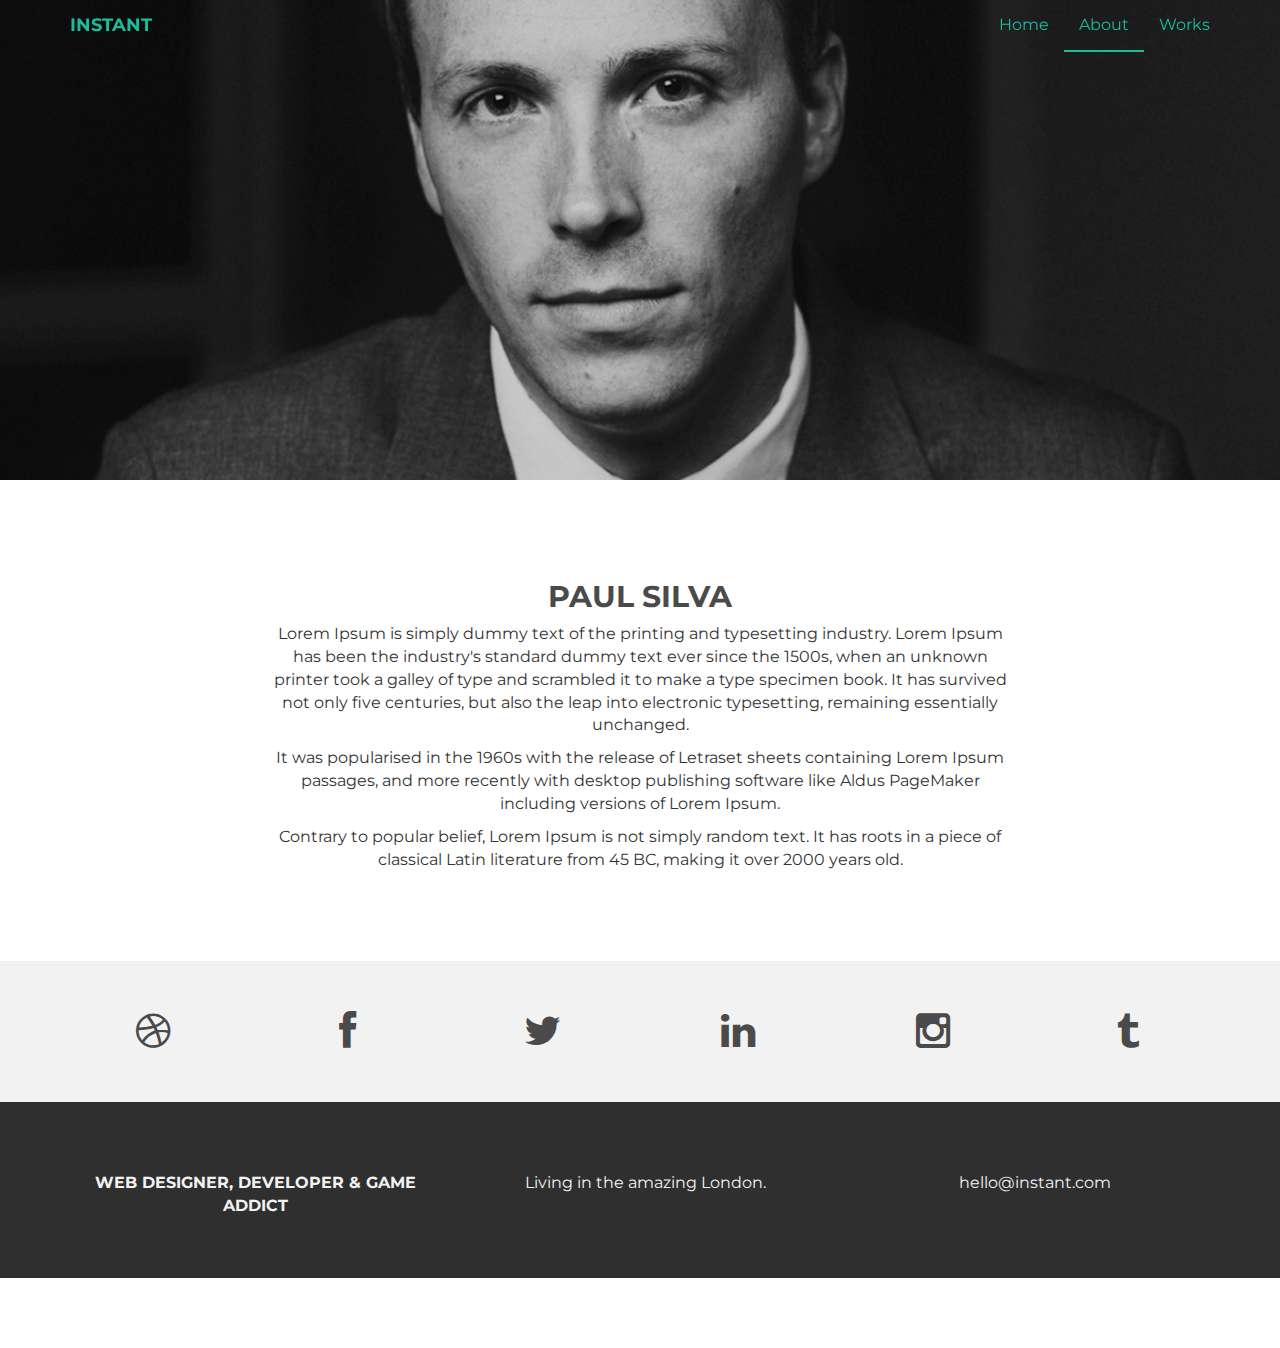
==== about.html @ b00800c3 "put the files in the right place" ====
<!DOCTYPE html>
<html lang="en">
  <head>
    <meta charset="utf-8">
    <meta http-equiv="X-UA-Compatible" content="IE=edge">
    <meta name="viewport" content="width=device-width, initial-scale=1">
    <meta name="description" content="">
    <meta name="author" content="">
    <link rel="shortcut icon" href="assets/ico/favicon.ico">

    <title>INSTANT - Bootstrap Theme</title>

    <!-- Bootstrap core CSS -->
    <link href="assets/css/bootstrap.css" rel="stylesheet">

    <!-- Custom styles for this template -->
    <link href="assets/css/style.css" rel="stylesheet">
    <link href="assets/css/font-awesome.min.css" rel="stylesheet">

    <!-- Just for debugging purposes. Don't actually copy this line! -->
    <!--[if lt IE 9]><script src="../../assets/js/ie8-responsive-file-warning.js"></script><![endif]-->

    <!-- HTML5 shim and Respond.js IE8 support of HTML5 elements and media queries -->
    <!--[if lt IE 9]>
      <script src="https://oss.maxcdn.com/libs/html5shiv/3.7.0/html5shiv.js"></script>
      <script src="https://oss.maxcdn.com/libs/respond.js/1.4.2/respond.min.js"></script>
    <![endif]-->
  </head>

  <body>

    <!-- Static navbar -->
    <div class="navbar navbar-default navbar-fixed-top" role="navigation">
      <div class="container">
        <div class="navbar-header">
          <button type="button" class="navbar-toggle" data-toggle="collapse" data-target=".navbar-collapse">
            <span class="sr-only">Toggle navigation</span>
            <span class="icon-bar"></span>
            <span class="icon-bar"></span>
            <span class="icon-bar"></span>
          </button>
          <a class="navbar-brand" href="index.html">INSTANT</a>
        </div>
        <div class="navbar-collapse collapse">
          <ul class="nav navbar-nav navbar-right">
            <li><a href="index.html">Home</a></li>
            <li class="active"><a href="about.html">About</a></li>
            <li><a href="index.html#works">Works</a></li>
          </ul>
        </div><!--/.nav-collapse -->
      </div>
    </div>


	<div id="aboutwrap">
	    <div class="container">
			<div class="row">
				<div class="col-lg-6 col-lg-offset-3">
				</div>
			</div><! --/row -->
	    </div> <!-- /container -->
	</div><! --/aboutwrap -->
	
	<div class="container">
		<div class="row centered mt mb">
			<div class="col-lg-8 col-lg-offset-2">
				<h2>PAUL SILVA</h2>
				<p>Lorem Ipsum is simply dummy text of the printing and typesetting industry. Lorem Ipsum has been the industry's standard dummy text ever since the 1500s, when an unknown printer took a galley of type and scrambled it to make a type specimen book. It has survived not only five centuries, but also the leap into electronic typesetting, remaining essentially unchanged.</p>
				<p>It was popularised in the 1960s with the release of Letraset sheets containing Lorem Ipsum passages, and more recently with desktop publishing software like Aldus PageMaker including versions of Lorem Ipsum.</p>
				<p>Contrary to popular belief, Lorem Ipsum is not simply random text. It has roots in a piece of classical Latin literature from 45 BC, making it over 2000 years old.</p>
			</div>

		</div><! --/row -->
	</div><! --/container -->
	
	<div id="social">
		<div class="container">
			<div class="row centered">
				<div class="col-lg-2">
					<a href="#"><i class="fa fa-dribbble"></i></a>
				</div>
				<div class="col-lg-2">
					<a href="#"><i class="fa fa-facebook"></i></a>
				</div>
				<div class="col-lg-2">
					<a href="#"><i class="fa fa-twitter"></i></a>
				</div>
				<div class="col-lg-2">
					<a href="#"><i class="fa fa-linkedin"></i></a>
				</div>
				<div class="col-lg-2">
					<a href="#"><i class="fa fa-instagram"></i></a>
				</div>
				<div class="col-lg-2">
					<a href="#"><i class="fa fa-tumblr"></i></a>
				</div>
			
			</div><! --/row -->
		</div><! --/container -->
	</div><! --/social -->

	<div id="footerwrap">
		<div class="container">
			<div class="row centered">
				<div class="col-lg-4">
					<p><b>WEB DESIGNER, DEVELOPER & GAME ADDICT</b></p>
				</div>
			
				<div class="col-lg-4">
					<p>Living in the amazing London.</p>
				</div>
				<div class="col-lg-4">
					<p>hello@instant.com</p>
				</div>
			
			</div>
		
		</div>
	</div><! --/footerwrap -->
	


    <!-- Bootstrap core JavaScript
    ================================================== -->
    <!-- Placed at the end of the document so the pages load faster -->
    <script src="https://ajax.googleapis.com/ajax/libs/jquery/1.11.0/jquery.min.js"></script>
    <script src="assets/js/bootstrap.min.js"></script>
  </body>
</html>
---- assets/css/style.css ----
/*
 * Author: Carlos Alvarez
 * URL: http://Alvarez.is
 *
 * Project Name: NYC Design
 * Version: 1.0
 * Date: 04-20-2014
 * URL: 
 */


/* ==========================================================================
   Base Styles, Bootstrap Modifications & Fonts Import
   ========================================================================== */

@import url(http://fonts.googleapis.com/css?family=Montserrat:400,700);


::-moz-selection {
    background: #f2c2c9;
    color: #a4003a;
    text-shadow: none;
}

::selection {
    background: #16a085;
    color: #a4003a;
    text-shadow: none;
}

/*
 * A better looking default horizontal rule
 */

 hr {
    display: block;
    height: 1px;
    border: 0;
    border-top: 1px solid #ccc;
    margin: 1em 0;
    padding: 0;
}

.centered {
	text-align: center
}

.mt {
	margin-top: 80px;
}

.mb {
	margin-bottom: 80px;
}

/* ==========================================================================
   General styles
   ========================================================================== */


body {
    font-family: 'Montserrat', sans-serif;
    font-weight: 400;
    font-size: 16px;

    -webkit-font-smoothing: antialiased;
    -webkit-overflow-scrolling: touch;
}

h1, h2, h3, h4, h5, h6 {
	font-weight: 700;
    color: #4a4a4a;
}


.navbar-brand {
	font-weight: 700;
}

.navbar-default .navbar-brand {
	color: #1abc9c;
}

.navbar-default {
	background-color: transparent;
	border-color: transparent;
}

.navbar-default .navbar-nav > .active > a, .navbar-default .navbar-nav > .active > a:hover, .navbar-default .navbar-nav > .active > a:focus {
	color: #1abc9c;
	background-color: transparent;
	border-bottom: 2px solid #1abc9c
}

.navbar-default .navbar-nav > li > a {
	color: #1abc9c;
}

/* ==========================================================================
   Wrap Sections
   ========================================================================== */

#headerwrap {
	background: url(../img/back.jpg) no-repeat center top;
	margin-top: -70px;
	padding-top: 250px;
	text-align:center;
	background-attachment: relative;
	background-position: center center;
	min-height: 650px;
	width: 100%;
	
    -webkit-background-size: 100%;
    -moz-background-size: 100%;
    -o-background-size: 100%;
    background-size: 100%;

    -webkit-background-size: cover;
    -moz-background-size: cover;
    -o-background-size: cover;
    background-size: cover;
}

#headerwrap h1 {
	color:#ffffff;
	padding-top: 10px;
	padding-bottom: 20px;
	letter-spacing: 4px;
	font-size: 80px;
	font-weight: bold;
}

#headerwrap h4 {
	font-weight: 400;
	color: #ffffff
}

#social {
	padding-top: 50px;
	padding-bottom: 50px;
	background-color: #f2f2f2;
}

#social i {
	font-size: 40px;
	color: #4a4a4a
}

#social i:hover {
	color: #1abc9c
}

#footerwrap {
	padding-top: 70px;
	padding-bottom: 50px;
	background-color: #2f2f2f;
}

#footerwrap p {
	color: #f2f2f2;
	margin-left: 10px;
}

#workwrap {	
	background: url(../img/work.jpg) no-repeat center top;
	margin-top: -70px;
	padding-top: 250px;
	text-align:center;
	background-attachment: relative;
	background-position: center center;
	min-height: 650px;
	width: 100%;
	
    -webkit-background-size: 100%;
    -moz-background-size: 100%;
    -o-background-size: 100%;
    background-size: 100%;

    -webkit-background-size: cover;
    -moz-background-size: cover;
    -o-background-size: cover;
    background-size: cover;
}

#workwrap h1 {
	color:#ffffff;
	padding-top: 10px;
	padding-bottom: 20px;
	letter-spacing: 4px;
	font-size: 80px;
	font-weight: bold;
}

#workwrap h4 {
	font-weight: 400;
	color: #ffffff
}

#aboutwrap {	
	background: url(../img/about.jpg) no-repeat center top;
	margin-top: -70px;
	padding-top: 250px;
	text-align:center;
	background-attachment: relative;
	background-position: center center;
	min-height: 550px;
	width: 100%;
	
    -webkit-background-size: 100%;
    -moz-background-size: 100%;
    -o-background-size: 100%;
    background-size: 100%;

    -webkit-background-size: cover;
    -moz-background-size: cover;
    -o-background-size: cover;
    background-size: cover;
}




/* Gallery */
.gallery {
	margin-top: 30px;
}

.gallery img:hover {
	opacity: 0.4;
}
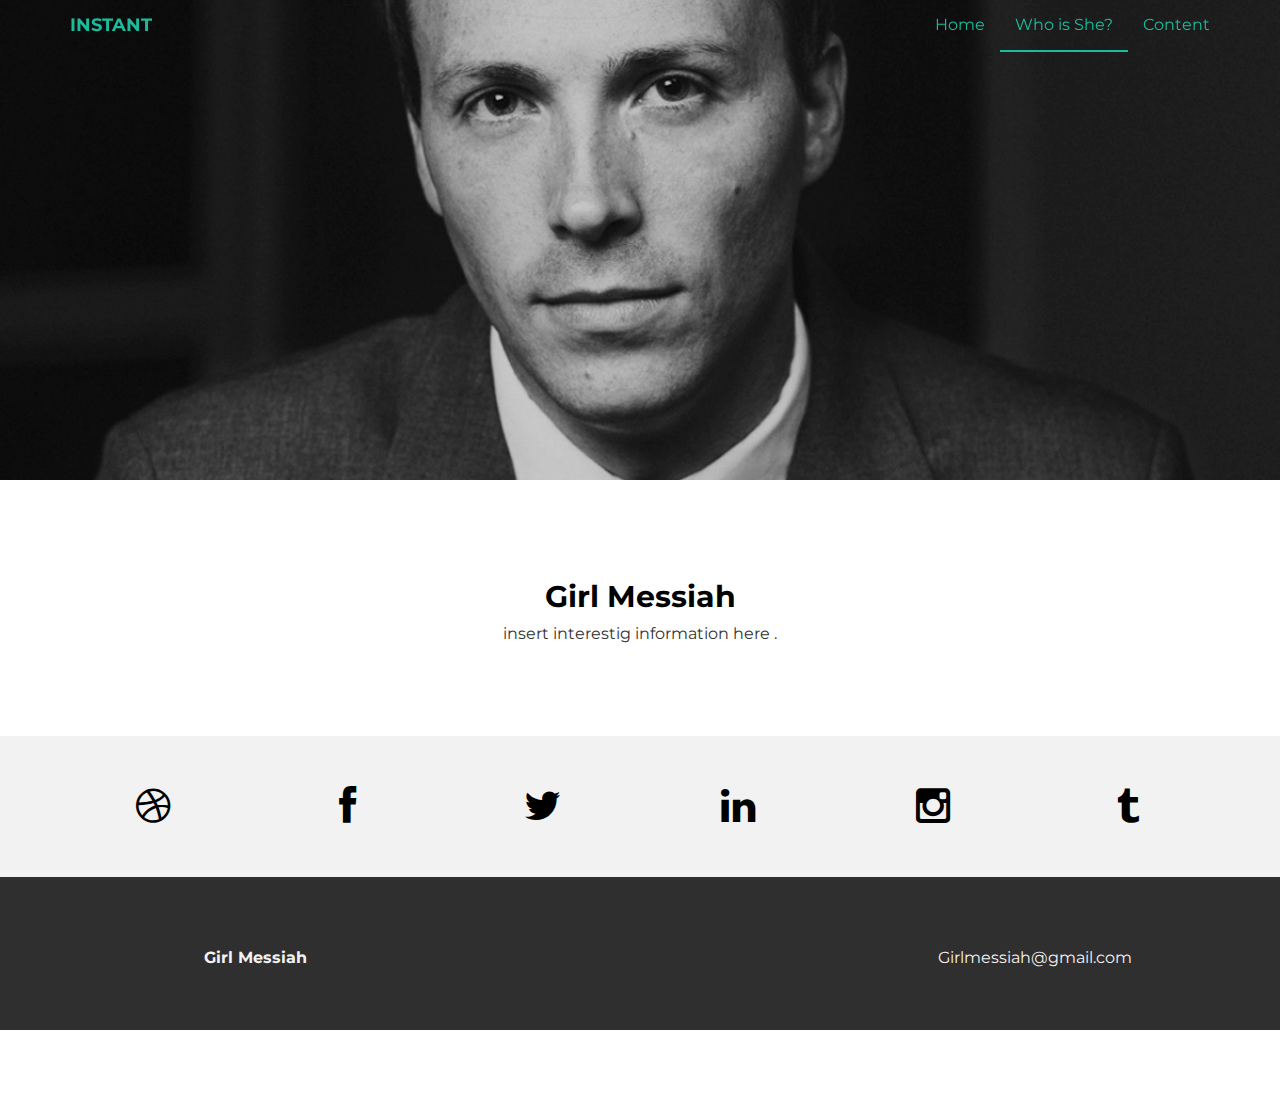
==== commit 5a502fcc: "tweak" ====
--- a/about.html
+++ b/about.html
@@ -44,8 +44,8 @@
         <div class="navbar-collapse collapse">
           <ul class="nav navbar-nav navbar-right">
             <li><a href="index.html">Home</a></li>
-            <li class="active"><a href="about.html">About</a></li>
-            <li><a href="index.html#works">Works</a></li>
+            <li class="active"><a href="about.html">Who is She?</a></li>
+            <li><a href="index.html#works">Content</a></li>
           </ul>
         </div><!--/.nav-collapse -->
       </div>
@@ -60,19 +60,19 @@
 			</div><! --/row -->
 	    </div> <!-- /container -->
 	</div><! --/aboutwrap -->
-	
+
 	<div class="container">
 		<div class="row centered mt mb">
 			<div class="col-lg-8 col-lg-offset-2">
-				<h2>PAUL SILVA</h2>
-				<p>Lorem Ipsum is simply dummy text of the printing and typesetting industry. Lorem Ipsum has been the industry's standard dummy text ever since the 1500s, when an unknown printer took a galley of type and scrambled it to make a type specimen book. It has survived not only five centuries, but also the leap into electronic typesetting, remaining essentially unchanged.</p>
-				<p>It was popularised in the 1960s with the release of Letraset sheets containing Lorem Ipsum passages, and more recently with desktop publishing software like Aldus PageMaker including versions of Lorem Ipsum.</p>
-				<p>Contrary to popular belief, Lorem Ipsum is not simply random text. It has roots in a piece of classical Latin literature from 45 BC, making it over 2000 years old.</p>
+				<h2>Girl Messiah</h2>
+				<p></p>
+				<p></p>
+				<p>insert interestig information here .</p>
 			</div>
 
 		</div><! --/row -->
 	</div><! --/container -->
-	
+
 	<div id="social">
 		<div class="container">
 			<div class="row centered">
@@ -94,7 +94,7 @@
 				<div class="col-lg-2">
 					<a href="#"><i class="fa fa-tumblr"></i></a>
 				</div>
-			
+
 			</div><! --/row -->
 		</div><! --/container -->
 	</div><! --/social -->
@@ -103,21 +103,21 @@
 		<div class="container">
 			<div class="row centered">
 				<div class="col-lg-4">
-					<p><b>WEB DESIGNER, DEVELOPER & GAME ADDICT</b></p>
+					<p><b>Girl Messiah</b></p>
 				</div>
-			
+
 				<div class="col-lg-4">
-					<p>Living in the amazing London.</p>
+
 				</div>
 				<div class="col-lg-4">
-					<p>hello@instant.com</p>
+					<p>Girlmessiah@gmail.com</p>
 				</div>
-			
+
 			</div>
-		
+
 		</div>
 	</div><! --/footerwrap -->
-	
+
 
 
     <!-- Bootstrap core JavaScript
--- a/assets/css/style.css
+++ b/assets/css/style.css
@@ -5,7 +5,7 @@
  * Project Name: NYC Design
  * Version: 1.0
  * Date: 04-20-2014
- * URL: 
+ * URL:
  */
 
 
@@ -69,7 +69,7 @@
 
 h1, h2, h3, h4, h5, h6 {
 	font-weight: 700;
-    color: #4a4a4a;
+    color: #000000;
 }
 
 
@@ -109,7 +109,7 @@
 	background-position: center center;
 	min-height: 650px;
 	width: 100%;
-	
+
     -webkit-background-size: 100%;
     -moz-background-size: 100%;
     -o-background-size: 100%;
@@ -122,7 +122,7 @@
 }
 
 #headerwrap h1 {
-	color:#ffffff;
+	color:#000000;
 	padding-top: 10px;
 	padding-bottom: 20px;
 	letter-spacing: 4px;
@@ -132,7 +132,7 @@
 
 #headerwrap h4 {
 	font-weight: 400;
-	color: #ffffff
+	color: #000000
 }
 
 #social {
@@ -143,7 +143,7 @@
 
 #social i {
 	font-size: 40px;
-	color: #4a4a4a
+	color: #000000
 }
 
 #social i:hover {
@@ -161,7 +161,7 @@
 	margin-left: 10px;
 }
 
-#workwrap {	
+#workwrap {
 	background: url(../img/work.jpg) no-repeat center top;
 	margin-top: -70px;
 	padding-top: 250px;
@@ -170,7 +170,7 @@
 	background-position: center center;
 	min-height: 650px;
 	width: 100%;
-	
+
     -webkit-background-size: 100%;
     -moz-background-size: 100%;
     -o-background-size: 100%;
@@ -183,7 +183,7 @@
 }
 
 #workwrap h1 {
-	color:#ffffff;
+	color:#000000;
 	padding-top: 10px;
 	padding-bottom: 20px;
 	letter-spacing: 4px;
@@ -193,10 +193,10 @@
 
 #workwrap h4 {
 	font-weight: 400;
-	color: #ffffff
-}
-
-#aboutwrap {	
+	color: #000000
+}
+
+#aboutwrap {
 	background: url(../img/about.jpg) no-repeat center top;
 	margin-top: -70px;
 	padding-top: 250px;
@@ -205,7 +205,7 @@
 	background-position: center center;
 	min-height: 550px;
 	width: 100%;
-	
+
     -webkit-background-size: 100%;
     -moz-background-size: 100%;
     -o-background-size: 100%;
@@ -227,4 +227,7 @@
 
 .gallery img:hover {
 	opacity: 0.4;
-}+}
+
+/* custom for divuh */
+h4 {font-size: 400% !important}
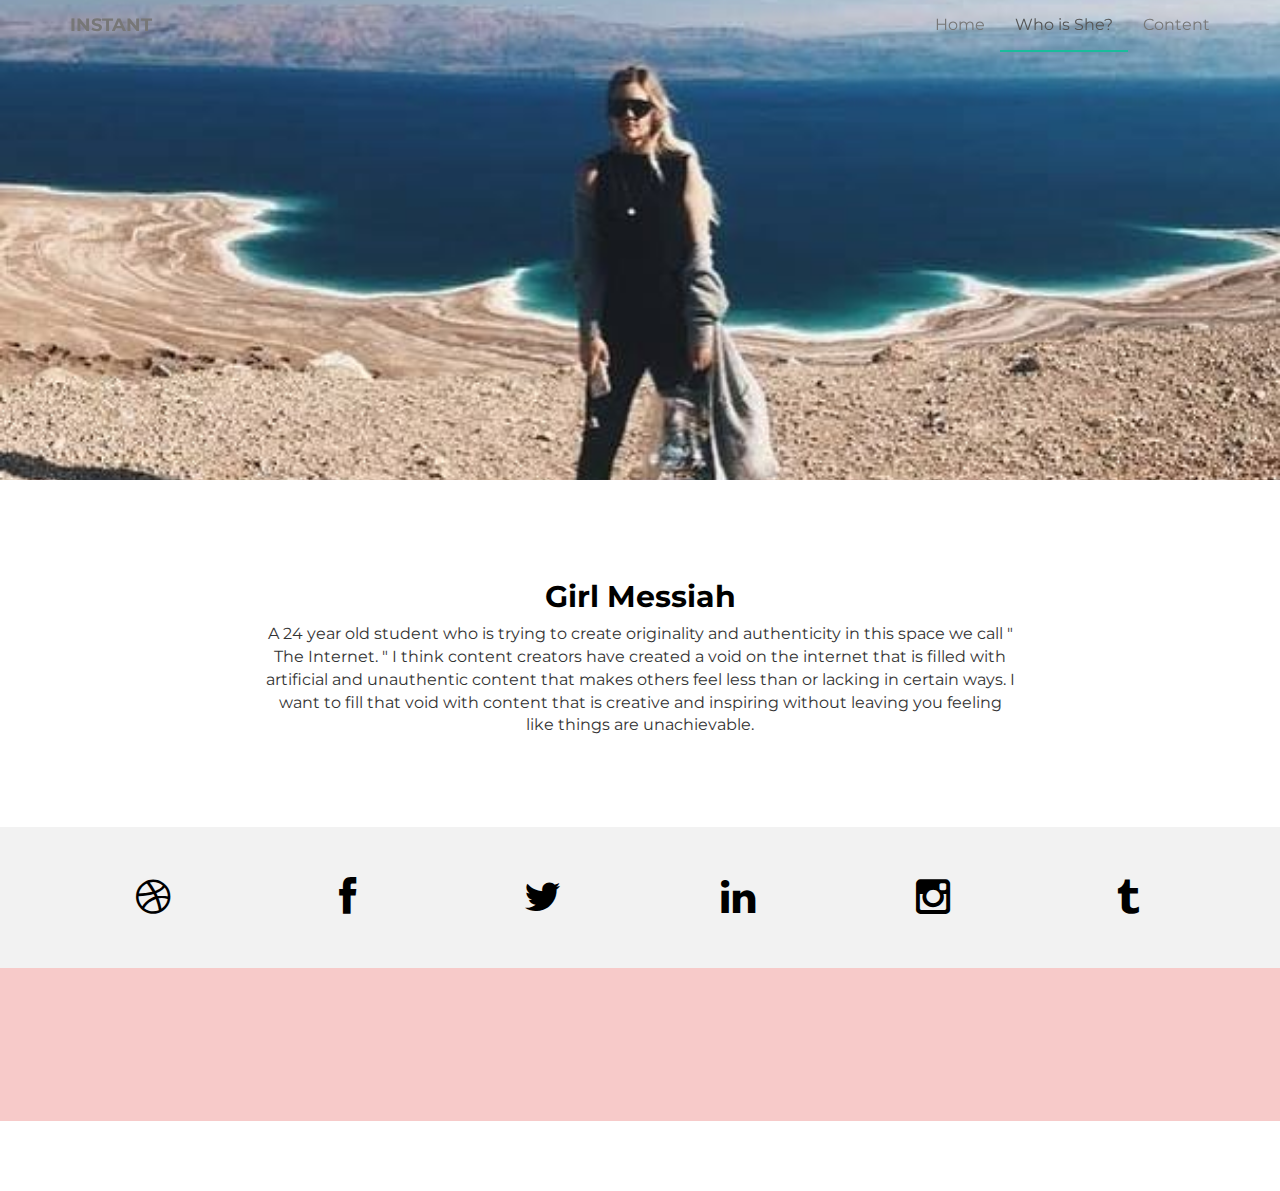
==== commit a94a70a3: "added summary again" ====
--- a/about.html
+++ b/about.html
@@ -8,7 +8,7 @@
     <meta name="author" content="">
     <link rel="shortcut icon" href="assets/ico/favicon.ico">
 
-    <title>INSTANT - Bootstrap Theme</title>
+    <title>GIRLMESSIAH</title>
 
     <!-- Bootstrap core CSS -->
     <link href="assets/css/bootstrap.css" rel="stylesheet">
@@ -67,7 +67,8 @@
 				<h2>Girl Messiah</h2>
 				<p></p>
 				<p></p>
-				<p>insert interestig information here .</p>
+				<p>A 24 year old student who is trying to create originality and authenticity in this space we call " The Internet. " I think content creators have created a void on the internet that is filled with artificial and unauthentic content that makes others feel less than or lacking in certain ways. I want to fill that void with content that is creative and inspiring without leaving you feeling like things are unachievable.
+ </p>
 			</div>
 
 		</div><! --/row -->
--- a/assets/css/style.css
+++ b/assets/css/style.css
@@ -78,7 +78,7 @@
 }
 
 .navbar-default .navbar-brand {
-	color: #1abc9c;
+	color: #00000;
 }
 
 .navbar-default {
@@ -87,13 +87,13 @@
 }
 
 .navbar-default .navbar-nav > .active > a, .navbar-default .navbar-nav > .active > a:hover, .navbar-default .navbar-nav > .active > a:focus {
-	color: #1abc9c;
+	color: #00000;
 	background-color: transparent;
 	border-bottom: 2px solid #1abc9c
 }
 
 .navbar-default .navbar-nav > li > a {
-	color: #1abc9c;
+	color: #00000;
 }
 
 /* ==========================================================================
@@ -153,11 +153,11 @@
 #footerwrap {
 	padding-top: 70px;
 	padding-bottom: 50px;
-	background-color: #2f2f2f;
+	background-color: #F7CAC9;
 }
 
 #footerwrap p {
-	color: #f2f2f2;
+	color: #F7CAC9;
 	margin-left: 10px;
 }
 
@@ -190,7 +190,6 @@
 	font-size: 80px;
 	font-weight: bold;
 }
-
 #workwrap h4 {
 	font-weight: 400;
 	color: #000000
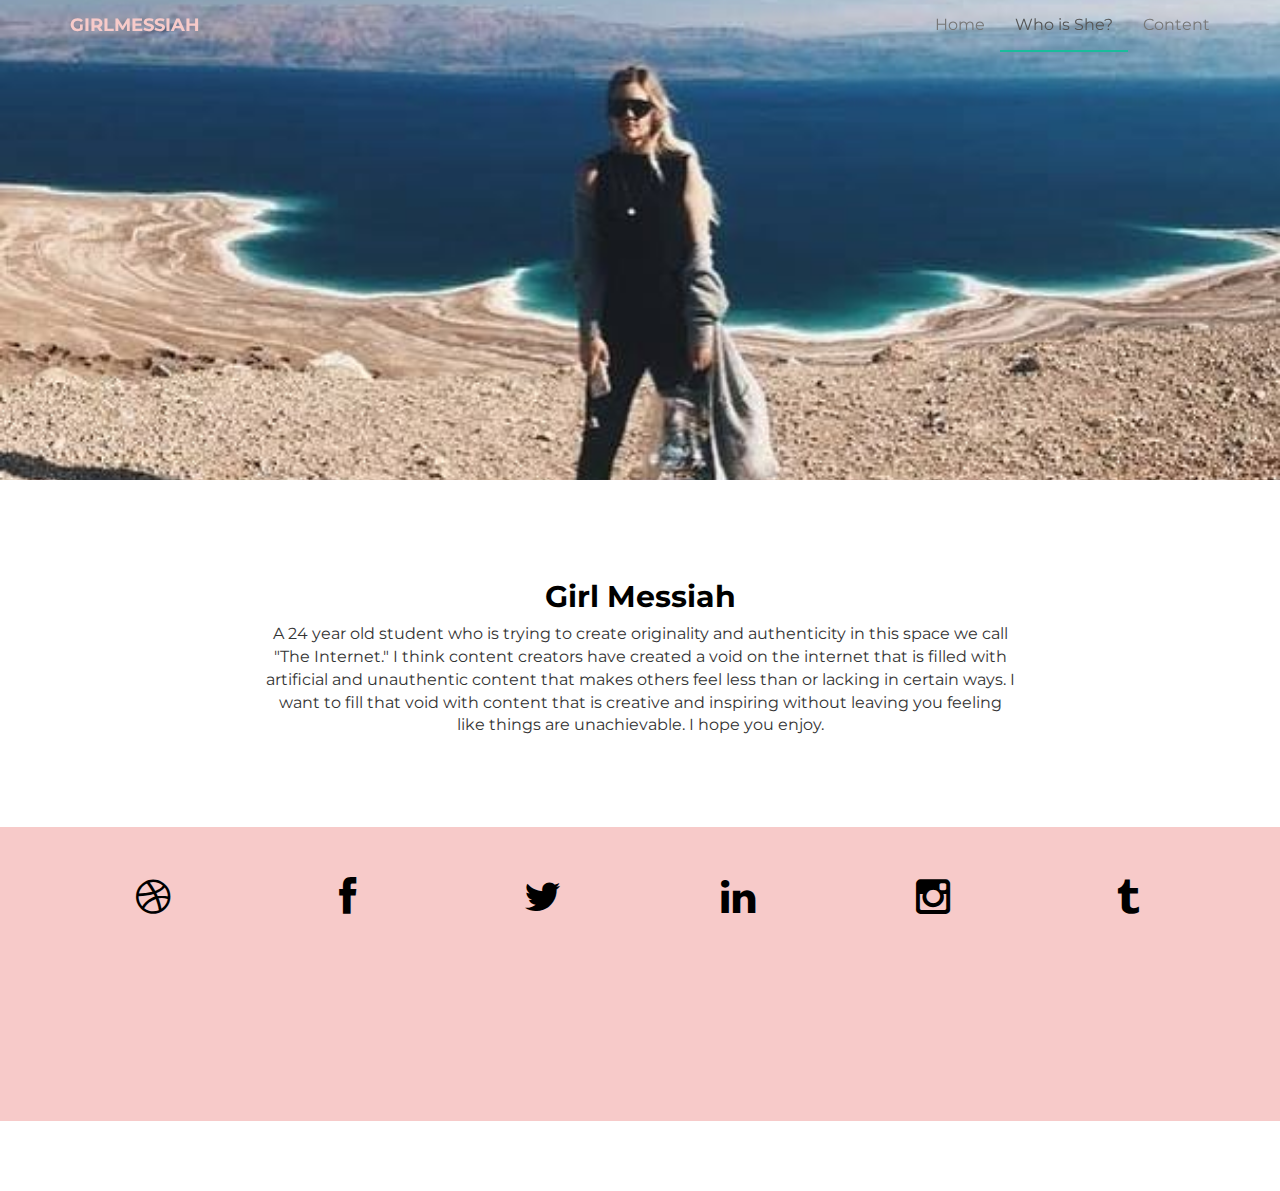
==== commit fda045a0: "abotu color change backgrounds" ====
--- a/about.html
+++ b/about.html
@@ -39,7 +39,7 @@
             <span class="icon-bar"></span>
             <span class="icon-bar"></span>
           </button>
-          <a class="navbar-brand" href="index.html">INSTANT</a>
+          <a class="navbar-brand" href="index.html">GIRLMESSIAH</a>
         </div>
         <div class="navbar-collapse collapse">
           <ul class="nav navbar-nav navbar-right">
@@ -67,7 +67,7 @@
 				<h2>Girl Messiah</h2>
 				<p></p>
 				<p></p>
-				<p>A 24 year old student who is trying to create originality and authenticity in this space we call " The Internet. " I think content creators have created a void on the internet that is filled with artificial and unauthentic content that makes others feel less than or lacking in certain ways. I want to fill that void with content that is creative and inspiring without leaving you feeling like things are unachievable.
+				<p>A 24 year old student who is trying to create originality and authenticity in this space we call "The Internet." I think content creators have created a void on the internet that is filled with artificial and unauthentic content that makes others feel less than or lacking in certain ways. I want to fill that void with content that is creative and inspiring without leaving you feeling like things are unachievable. I hope you enjoy.
  </p>
 			</div>
 
--- a/assets/css/style.css
+++ b/assets/css/style.css
@@ -78,7 +78,7 @@
 }
 
 .navbar-default .navbar-brand {
-	color: #00000;
+	color: #F7CAC9;
 }
 
 .navbar-default {
@@ -138,7 +138,7 @@
 #social {
 	padding-top: 50px;
 	padding-bottom: 50px;
-	background-color: #f2f2f2;
+	background-color: #F7CAC9;
 }
 
 #social i {
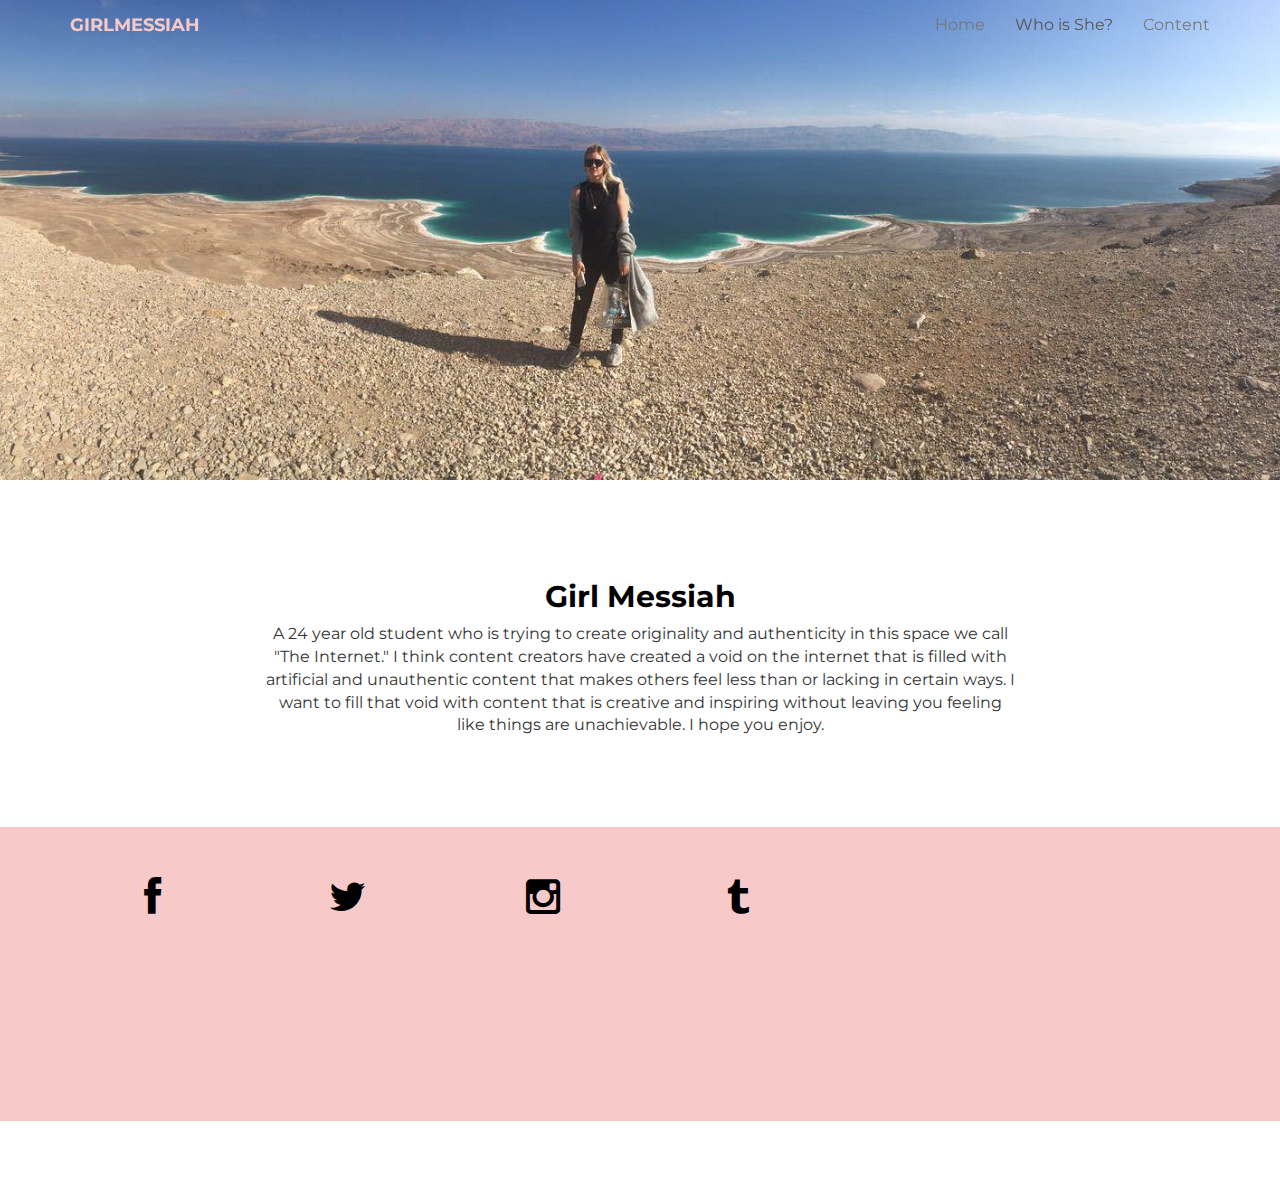
==== commit 8664bc6c: "about color change" ====
--- a/about.html
+++ b/about.html
@@ -78,22 +78,16 @@
 		<div class="container">
 			<div class="row centered">
 				<div class="col-lg-2">
-					<a href="#"><i class="fa fa-dribbble"></i></a>
+					<a href="www.facebook.com/kaleigh312"><i class="fa fa-facebook"></i></a>
 				</div>
 				<div class="col-lg-2">
-					<a href="#"><i class="fa fa-facebook"></i></a>
+					<a href="www.twitter.com/girlmessiah"><i class="fa fa-twitter"></i></a>
 				</div>
 				<div class="col-lg-2">
-					<a href="#"><i class="fa fa-twitter"></i></a>
+					<a href="instagram.com/girlmessiah"><i class="fa fa-instagram"></i></a>
 				</div>
 				<div class="col-lg-2">
-					<a href="#"><i class="fa fa-linkedin"></i></a>
-				</div>
-				<div class="col-lg-2">
-					<a href="#"><i class="fa fa-instagram"></i></a>
-				</div>
-				<div class="col-lg-2">
-					<a href="#"><i class="fa fa-tumblr"></i></a>
+					<a href="www.girlmessiah.tumblr.com"><i class="fa fa-tumblr"></i></a>
 				</div>
 
 			</div><! --/row -->
--- a/assets/css/style.css
+++ b/assets/css/style.css
@@ -89,7 +89,7 @@
 .navbar-default .navbar-nav > .active > a, .navbar-default .navbar-nav > .active > a:hover, .navbar-default .navbar-nav > .active > a:focus {
 	color: #00000;
 	background-color: transparent;
-	border-bottom: 2px solid #1abc9c
+	border-bottom: 2px solid #fffff
 }
 
 .navbar-default .navbar-nav > li > a {
@@ -122,7 +122,7 @@
 }
 
 #headerwrap h1 {
-	color:#000000;
+	color:#F7CAC9;
 	padding-top: 10px;
 	padding-bottom: 20px;
 	letter-spacing: 4px;
@@ -132,7 +132,7 @@
 
 #headerwrap h4 {
 	font-weight: 400;
-	color: #000000
+	color: #F7CAC9
 }
 
 #social {
